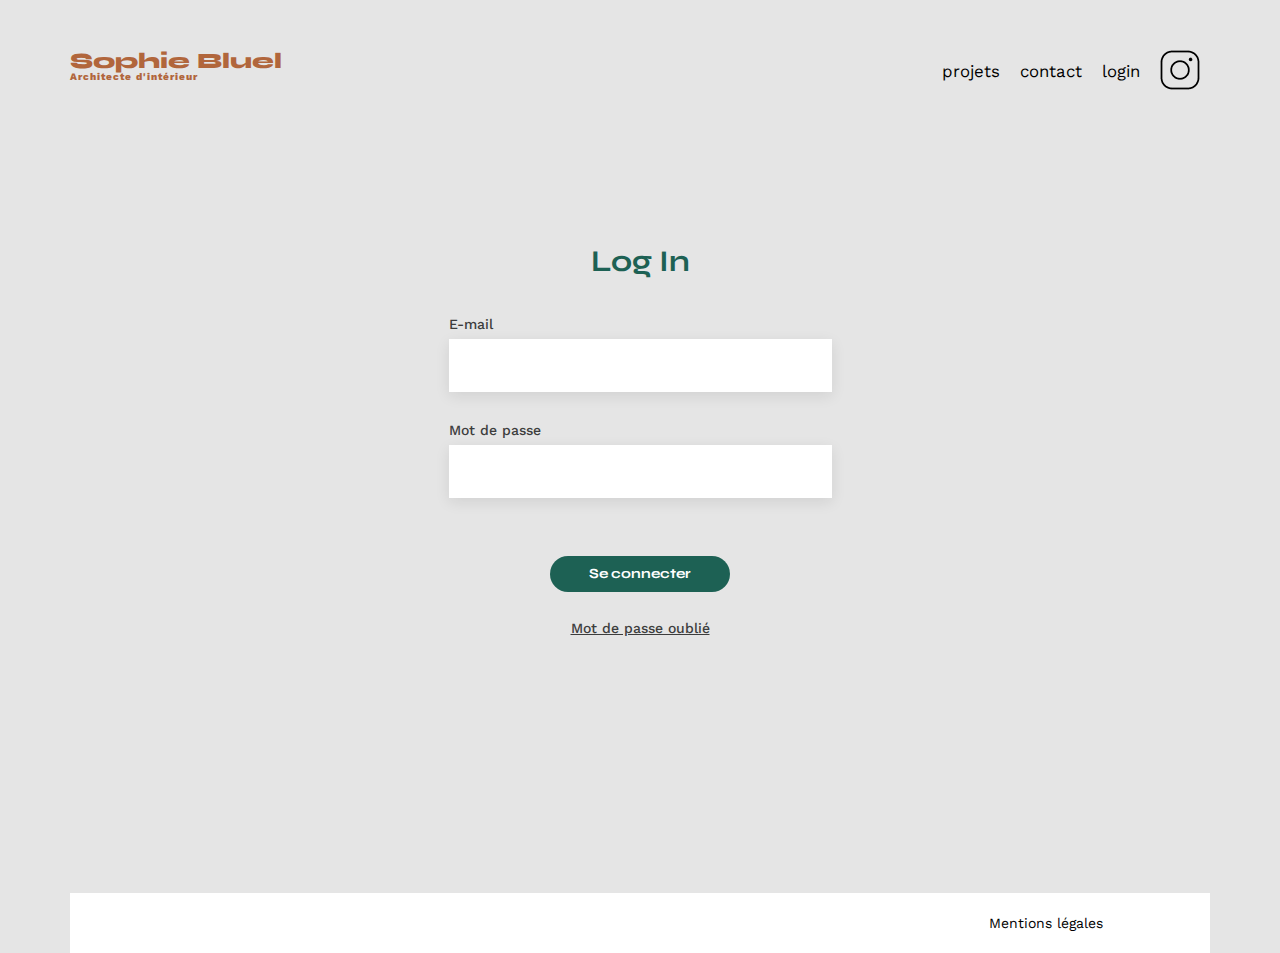
==== FrontEnd/connexion.html @ 97906ed8 "récupération travaux et page connexion" ====
<!DOCTYPE html>
<html lang="fr">
	<head>
		<meta charset="UTF-8">
		<title>Sophie Bluel - Architecte d'intérieur</title>
		<meta name="viewport" content="width=device-width, initial-scale=1.0">
		<link rel="preconnect" href="https://fonts.googleapis.com">
		<link rel="preconnect" href="https://fonts.gstatic.com" crossorigin>
		<link href="https://fonts.googleapis.com/css2?family=Syne:wght@700;800&family=Work+Sans&display=swap" rel="stylesheet">
		<meta name="description" content="">
		<link rel="stylesheet" href="./assets/style.css">
	</head>

	<body class="body-page-connection">
		<header>
			<h1>Sophie Bluel <span>Architecte d'intérieur</span></h1>
			<nav>
				<ul>
					<li>projets</li>
					<li>contact</li>
					<li>login</li>
					<li><img src="./assets/icons/instagram.png" alt="Instagram"></li>
				</ul>
			</nav>
		</header>

		<main>
			<section class="box-form">
				<fieldset class="form-connection">
					<legend class="form-title">Log In</legend>
					<form method="post" action="http://localhost:5678/api/users/login">
						<p>
							<label for="email" class="form-label">E-mail</label><br>
							<input type="email" name="email" id="email" class="form-input" required="required">
						</p>
						<p>
							<label for="password" class="form-label">Mot de passe</label><br>
							<input type="password" name="password" id="password" class="form-input" required="required">
						</p>
						<p>
							<input type="submit" value="Se connecter" class="form-button-validation">
						</p>
						<p>
							<a class="form-forgot-password">Mot de passe oublié</a>
						</p>
					</form>
				</fieldset>
			</section>
		</main>
		<footer class="footer-page-connection">
			<p class="footer-legal-notice">Mentions légales</p>
		</footer>
	</body>
</html>
---- FrontEnd/assets/style.css ----
/* http://meyerweb.com/eric/tools/css/reset/
   v2.0 | 20110126
   License: none (public domain)
*/

html, body, div, span, applet, object, iframe,
h1, h2, h3, h4, h5, h6, p, blockquote, pre,
a, abbr, acronym, address, big, cite, code,
del, dfn, em, img, ins, kbd, q, s, samp,
small, strike, strong, sub, sup, tt, var,
b, u, i, center,
dl, dt, dd, ol, ul, li,
fieldset, form, label, legend,
table, caption, tbody, tfoot, thead, tr, th, td,
article, aside, canvas, details, embed,
figure, figcaption, footer, header, hgroup,
menu, nav, output, ruby, section, summary,
time, mark, audio, video {
	margin: 0;
	padding: 0;
	border: 0;
	font-size: 100%;
	font: inherit;
	vertical-align: baseline;
}
/* HTML5 display-role reset for older browsers */
article, aside, details, figcaption, figure,
footer, header, hgroup, menu, nav, section {
	display: block;
}
body {
	line-height: 1;
}
ol, ul {
	list-style: none;
}
blockquote, q {
	quotes: none;
}
blockquote:before, blockquote:after,
q:before, q:after {
	content: '';
	content: none;
}
table {
	border-collapse: collapse;
	border-spacing: 0;
}
/** end reset css**/
body {
	max-width: 1140px;
	margin:auto;
	font-family: 'Work Sans' ;
	font-size: 14px;
}
header {
	display: flex;
	justify-content: space-between;
	margin: 50px 0
}
section {
	margin: 50px 0
}

h1{
	display: flex;
	flex-direction: column;
	font-family: 'Syne';
	font-size: 22px;
	font-weight: 800;
	color: #B1663C
}

h1 > span {
	font-family: 'Work Sans';
	font-size:10px;
	letter-spacing: 0.1em;
;
}

h2{
	font-family: 'Syne';
	font-weight: 700;
	font-size: 30px;
	color: #1D6154
}
nav ul {
	display: flex;
	align-items: center;
	list-style-type: none;

}
nav li {
	padding: 0 10px;
	font-size: 1.2em;
}

li:hover {
	color: #B1663C;
}
#introduction {
	display: flex;
	align-items: center;
}
#introduction figure {
	flex: 1
}
#introduction img {
	display: block;
	margin: auto;
	width: 80%;
}

#introduction article {
	flex: 1
}
#introduction h2 {
	margin-bottom: 1em;
}

#introduction p {
	margin-bottom: 0.5em;
}
#portfolio h2 {
	text-align: center;
	margin-bottom: 1em;
}
.gallery {
	width: 100%;
	margin-top: 51px;
	display: grid;
	grid-template-columns: 1fr 1fr 1fr;
	grid-column-gap: 20px;
	grid-row-gap: 20px;
}

.gallery img {
	width: 100%;

}
.button-box{
	display: flex;
	justify-content: center;
}
.btn-appearance{
	min-width: 100px;
	margin-right: 10px;
	height: 37px;
	font-family: 'Syne';
	font-weight: 700;
	font-style: normal;
	font-size: 16px;
	line-height: 19px;
	text-align: center;
	color: #1D6154;
	border: 1px solid #1D6154;
	border-radius: 60px;
	background-color: #ffffff;
}
.btn-appearance:hover{
	color: white;
	background-color: #1D6154;
}
.btn-apartment{
	padding-right: 14px;
	padding-left: 14px;
}
.btn-hotel{
	padding-right: 9px;
	padding-left: 9px;
	margin-right: 0px;
}
#contact {
	width: 50%;
margin: auto;
}
#contact > * {
	text-align: center;

}
#contact h2{
	margin-bottom: 20px;
}
#contact form {
	text-align: left;
	margin-top:30px;
	display: flex;
	flex-direction: column;
}

#contact input {
	height: 50px;
	font-size: 1.2em;
	border: none;
	box-shadow: 0px 4px 14px rgba(0, 0, 0, 0.09);
}
#contact label {
	margin: 2em 0 1em 0;
}
#contact textarea {
	border: none;
	box-shadow: 0px 4px 14px rgba(0, 0, 0, 0.09);
}

input[type="submit"]{
	font-family: 'Syne';
	font-weight: 700;
	color: white;
	background-color: #1D6154;
	margin : 2em auto ;
	width: 180px;
	text-align: center;
	border-radius: 60px ;
}

footer nav ul {
	display: flex;
	justify-content: flex-end;
	margin: 2em
}
												/**  Balise PAGE CONNEXION  **/
.body-page-connection{
	background: #E5E5E5;
}

.box-form{
	display: flex;
	justify-content: center;
}

.form-connection{
	height: 700px;
}

.form-title{
	padding-top: 100px;
	margin-bottom: 37px;
	font-family: Syne;
	font-size: 30px;
	font-weight: 700;
	line-height: 36px;
	letter-spacing: 0em;
	font-style: normal;
	text-align: center;
	color: #1D6154;
}

.form-label{
	font-family: 'Work Sans';
	font-style: normal;
	font-weight: 500;
	font-size: 14px;
	line-height: 16px;
	color: #3D3D3D;
}

.form-input{
	margin-top: 7px;
	margin-bottom: 30px;
	width: 379px;
	height: 51px;
	outline: none;
	border: none;
	background: #FFFFFF;
	box-shadow: 0px 4px 14px rgba(0, 0, 0, 0.09);
}

.form-button-validation{
	display: flex;
	border: none;
	justify-content: center;
	height: 36px;
	font-family: 'Syne';
	font-style: normal;
	font-weight: 700;
	font-size: 14px;
	line-height: 17px;
	text-align: center;
	color: #FFFFFF;
	background: #1D6154;
	border-radius: 60px;
}

.form-forgot-password{
	display: flex;
	justify-content: center;
	margin-bottom: 355px;
	font-family: 'Work Sans';
	font-style: normal;
	font-weight: 500;
	font-size: 14px;
	line-height: 16px;
	text-decoration-line: underline;
	color: #3D3D3D;
	}

.footer-page-connection{
	width: 100%;
	height: 60px;
	display: flex;
	justify-content: end;
	align-items: center;
	background-color: #ffffff;
}

.footer-legal-notice{
	margin-right: 107px;
}
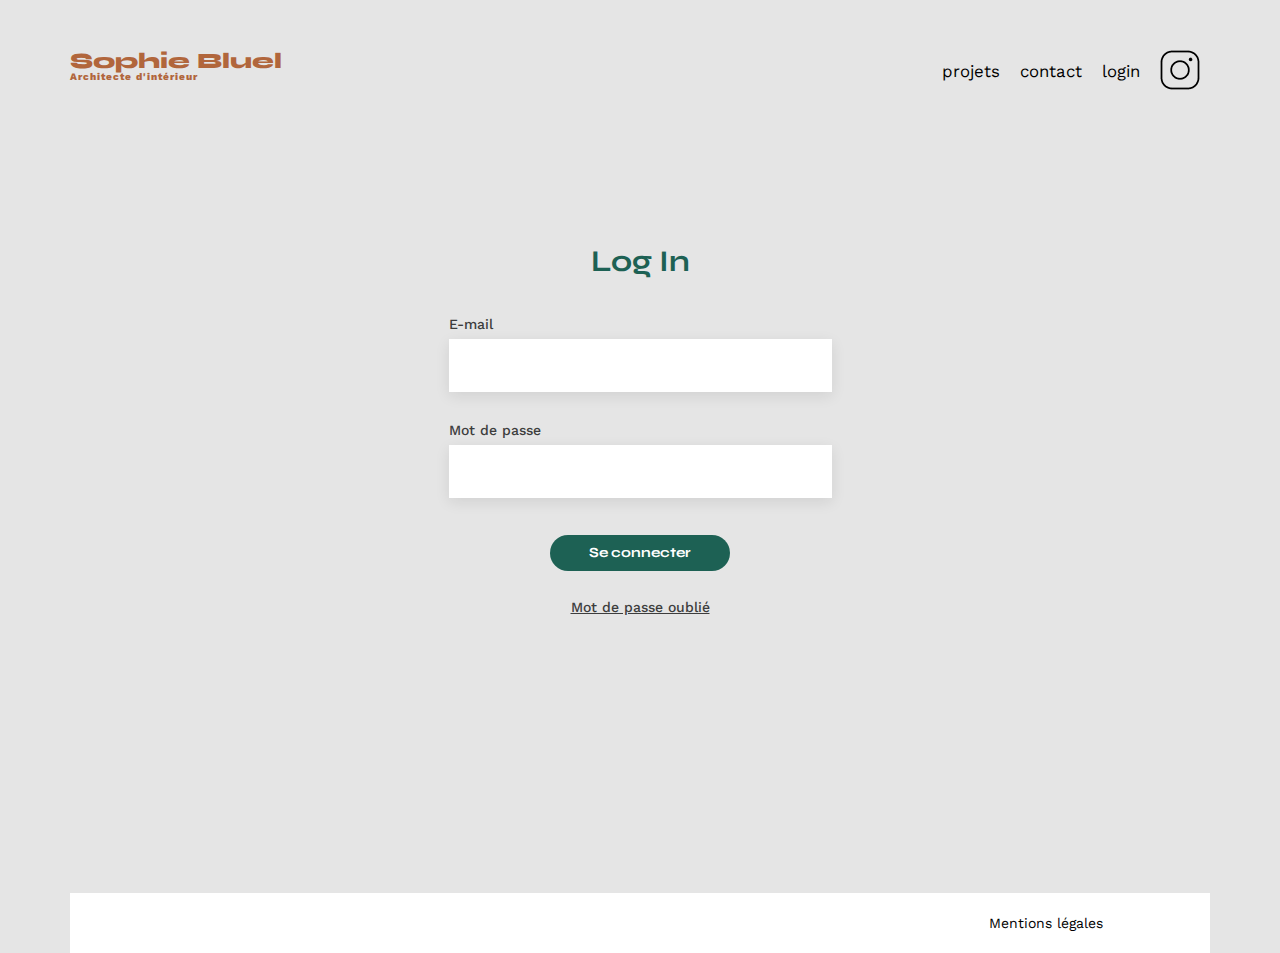
==== commit a3a7dd60: "page connexion fonctionnelle" ====
--- a/FrontEnd/connexion.html
+++ b/FrontEnd/connexion.html
@@ -9,6 +9,7 @@
 		<link href="https://fonts.googleapis.com/css2?family=Syne:wght@700;800&family=Work+Sans&display=swap" rel="stylesheet">
 		<meta name="description" content="">
 		<link rel="stylesheet" href="./assets/style.css">
+		<script type="module" src="login.js"></script>
 	</head>
 
 	<body class="body-page-connection">
@@ -28,7 +29,7 @@
 			<section class="box-form">
 				<fieldset class="form-connection">
 					<legend class="form-title">Log In</legend>
-					<form method="post" action="http://localhost:5678/api/users/login">
+					<form class="form-login">
 						<p>
 							<label for="email" class="form-label">E-mail</label><br>
 							<input type="email" name="email" id="email" class="form-input" required="required">
@@ -37,8 +38,8 @@
 							<label for="password" class="form-label">Mot de passe</label><br>
 							<input type="password" name="password" id="password" class="form-input" required="required">
 						</p>
-						<p>
-							<input type="submit" value="Se connecter" class="form-button-validation">
+						<p class="paragraph-button" >
+							<button class="form-button-validation">Se connecter</button> 
 						</p>
 						<p>
 							<a class="form-forgot-password">Mot de passe oublié</a>
--- a/FrontEnd/assets/style.css
+++ b/FrontEnd/assets/style.css
@@ -112,7 +112,7 @@
 }
 
 #introduction article {
-	flex: 1
+	flex: 1;
 }
 #introduction h2 {
 	margin-bottom: 1em;
@@ -161,11 +161,11 @@
 	color: white;
 	background-color: #1D6154;
 }
-.btn-apartment{
+.Appart{
 	padding-right: 14px;
 	padding-left: 14px;
 }
-.btn-hotel{
+.Hotels{
 	padding-right: 9px;
 	padding-left: 9px;
 	margin-right: 0px;
@@ -265,17 +265,24 @@
 	box-shadow: 0px 4px 14px rgba(0, 0, 0, 0.09);
 }
 
+.paragraph-button{
+	display: flex;
+	text-align: center;
+	justify-content: center;
+}
+
 .form-button-validation{
-	display: flex;
-	border: none;
-	justify-content: center;
+	border: none;
+	margin-top: 7px;
+	margin-bottom: 28px;
+	padding-right: 39px;
+	padding-left: 39px;
 	height: 36px;
 	font-family: 'Syne';
 	font-style: normal;
 	font-weight: 700;
 	font-size: 14px;
 	line-height: 17px;
-	text-align: center;
 	color: #FFFFFF;
 	background: #1D6154;
 	border-radius: 60px;
@@ -305,4 +312,151 @@
 
 .footer-legal-notice{
 	margin-right: 107px;
+}
+
+.portfolio-paragraph{
+	position: relative;
+	left: 65%;
+	top: 25px	
+}
+
+.logout{
+	display: none;
+}
+
+.header-edit-mod{
+	color: #ffffff;
+	background-color: black;
+	display: flex;
+	width: 100%;
+	height: 59px;
+	justify-content: center;
+	align-items: center;
+}
+
+.button-edit-mod{
+	font-family: 'Work Sans';
+	font-style: normal;
+	font-weight: 400;
+	font-size: 16px;
+	line-height: 19px;
+	text-align: center;
+	color: #FFFFFF;
+	background-color: black;
+	border: none;
+}
+
+.button-edit-publish{
+	width: 216px;
+	height: 38px;
+	border-radius: 60px;
+	font-family: 'Work Sans';
+	font-style: normal;
+	font-weight: 500;
+	font-size: 14px;
+	line-height: 16px;
+	text-align: center;
+	background-color: #FFFFFF;
+	color: #000000;
+}
+
+.figure-paragraph{
+	font-family: 'Work Sans';
+	font-style: normal;
+	font-weight: 400;
+	font-size: 14px;
+	line-height: 16px;
+	margin-top: 10px;
+	margin-left: 60px;
+	color: #000000;
+
+}
+
+
+.figure-edit-button{
+	text-align: center;
+	background-color: #FFFFFF;
+	border: none;
+	
+}
+
+.article-paragraph{
+	font-family: 'Work Sans';
+	font-style: normal;
+	font-weight: 400;
+	font-size: 14px;
+	line-height: 16px;
+	margin-top: 10px;
+	margin-left: 20px;
+	color: #000000;
+	order: 1;
+}
+
+.article-edit-button{
+	text-align: center;
+	background-color: #FFFFFF;
+	border: none;
+}
+
+.portfolio-paragraph{
+	font-family: 'Work Sans';
+	font-style: normal;
+	font-weight: 400;
+	font-size: 14px;
+	line-height: 16px;
+	margin-top: 10px;
+	margin-left: 0px;
+	color: #000000;
+}
+
+.portfolio-edit-button{
+	text-align: center;
+	background-color: #FFFFFF;
+	border: none;
+	
+}
+
+.modal { 										/*     modal     */
+	position: fixed;
+	top: 0;
+	left: 0;
+	width: 100%;
+	height: 100%;
+	background: rgba(0, 0, 0, 0.8) ;
+	display: flex;
+	justify-content: center;
+	align-items: center;
+}
+
+.modal-wrapper{
+	width: 630px;
+	overflow: auto;
+	max-width: 100vh;
+	max-height: 100vh;
+	background-color: #FFFFFF;
+	padding: 105px;
+	display: flex;
+	justify-content: center;
+	
+
+}
+
+.tittle-modal{
+	font-family: 'Work Sans';
+	font-style: normal;
+	font-weight: 400;
+	font-size: 26px;
+	line-height: 30px;
+	text-align: center;
+	color: #000000;
+}
+
+.gallery-edit{
+	width: 100%;
+	margin-top: 51px;
+	display: grid;
+	grid-template-columns: 1fr 1fr 1fr 1fr 1fr;
+	grid-column-gap: 20px;
+	grid-row-gap: 20px;
+	
 }